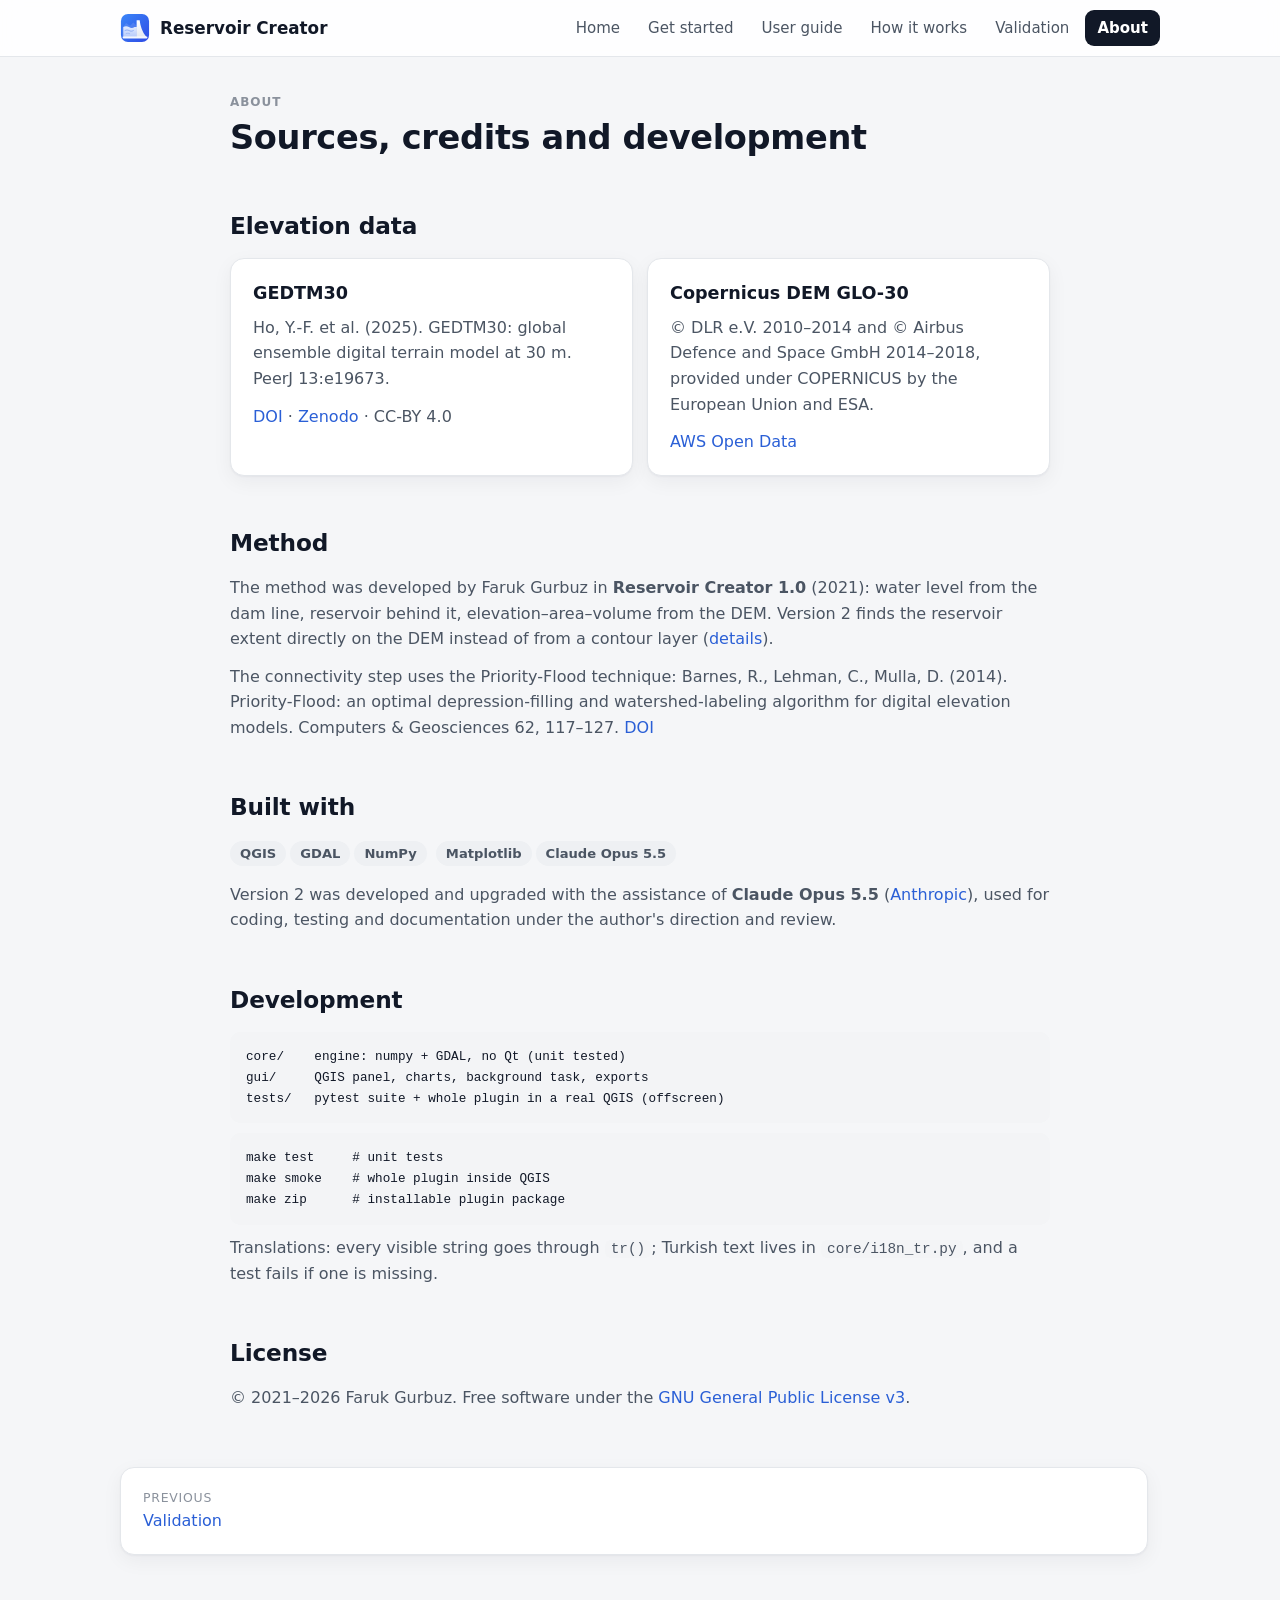
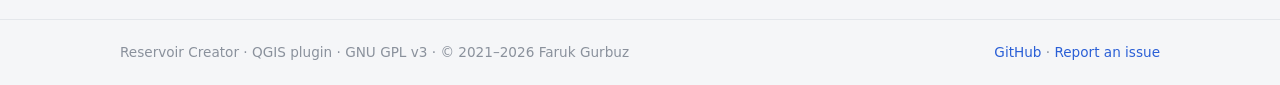
==== docs/about.html @ 97a5f7b3 "Add GitHub Pages documentation site; shorten README - docs/: six static pages (home, get started, us" ====
<!doctype html>
<html lang="en">
<head>
<meta charset="utf-8">
<meta name="viewport" content="width=device-width, initial-scale=1">
<title>About · Reservoir Creator</title>
<meta name="description" content="Data sources, credits and development of Reservoir Creator.">
<link rel="icon" href="assets/logo.svg" type="image/svg+xml">
<link rel="stylesheet" href="assets/style.css">
</head>
<body>
<header class="topbar"><div class="inner">
  <a class="brand" href="index.html"><img src="assets/logo.svg" alt="">Reservoir Creator</a>
  <nav class="nav"><a href="index.html">Home</a><a href="getting-started.html">Get started</a><a href="guide.html">User guide</a><a href="how-it-works.html">How it works</a><a href="validation.html">Validation</a><a href="about.html" class="active">About</a></nav>
</div></header>
<main>
<div class="narrow">
<div class="eyebrow">About</div>
<h1>Sources, credits and development</h1>

<h2>Elevation data</h2>
<div class="grid g2">
  <div class="card"><h3>GEDTM30</h3><p>Ho, Y.-F. et al. (2025). GEDTM30: global ensemble digital terrain model
    at 30 m. PeerJ 13:e19673.</p>
    <p><a href="https://doi.org/10.7717/peerj.19673">DOI</a> ·
    <a href="https://zenodo.org/records/18887460">Zenodo</a> · CC-BY 4.0</p></div>
  <div class="card"><h3>Copernicus DEM GLO-30</h3><p>© DLR e.V. 2010–2014 and © Airbus Defence and Space GmbH
    2014–2018, provided under COPERNICUS by the European Union and ESA.</p>
    <p><a href="https://registry.opendata.aws/copernicus-dem/">AWS Open Data</a></p></div>
</div>

<h2>Method</h2>
<p>The method was developed by Faruk Gurbuz in <b>Reservoir Creator 1.0</b> (2021): water level from
the dam line, reservoir behind it, elevation–area–volume from the DEM. Version 2 finds the reservoir
extent directly on the DEM instead of from a contour layer (<a href="how-it-works.html#origin">details</a>).</p>
<p>The connectivity step uses the Priority-Flood technique: Barnes, R., Lehman, C., Mulla, D. (2014).
Priority-Flood: an optimal depression-filling and watershed-labeling algorithm for digital elevation
models. Computers &amp; Geosciences 62, 117–127.
<a href="https://doi.org/10.1016/j.cageo.2013.04.024">DOI</a></p>

<h2>Built with</h2>
<p><span class="chip">QGIS</span><span class="chip">GDAL</span><span class="chip">NumPy</span>
<span class="chip">Matplotlib</span><span class="chip">Claude Opus 5.5</span></p>
<p>Version 2 was developed and upgraded with the assistance of <b>Claude Opus 5.5</b>
(<a href="https://www.anthropic.com/claude">Anthropic</a>), used for coding, testing and documentation
under the author's direction and review.</p>

<h2>Development</h2>
<pre><code>core/    engine: numpy + GDAL, no Qt (unit tested)
gui/     QGIS panel, charts, background task, exports
tests/   pytest suite + whole plugin in a real QGIS (offscreen)</code></pre>
<pre style="margin-top:10px"><code>make test     # unit tests
make smoke    # whole plugin inside QGIS
make zip      # installable plugin package</code></pre>
<p style="margin-top:10px">Translations: every visible string goes through <code>tr()</code>; Turkish text lives in
<code>core/i18n_tr.py</code>, and a test fails if one is missing.</p>

<h2>License</h2>
<p>© 2021–2026 Faruk Gurbuz. Free software under the
<a href="https://github.com/gurbuzf/reservoir_creator/blob/master/LICENSE">GNU General Public License v3</a>.</p>
</div>
<div class="pager"><a class="card prev" href="validation.html"><small>Previous</small>Validation</a><span></span></div>
</main>
<footer><div class="inner">
  <span>Reservoir Creator · QGIS plugin · GNU GPL v3 · © 2021–2026 Faruk Gurbuz</span>
  <span><a href="https://github.com/gurbuzf/reservoir_creator">GitHub</a> · <a href="https://github.com/gurbuzf/reservoir_creator/issues">Report an issue</a></span>
</div></footer>
</body>
</html>
---- docs/assets/style.css ----
/* Reservoir Creator documentation - shared styles (light / dark) */
:root {
  --bg: #f5f6f8; --surface: #ffffff; --track: #eef0f3; --border: #e4e7eb;
  --ink: #111827; --ink2: #4b5563; --muted: #8a919c;
  --accent: #3a84f7; --accent2: #2f4de6; --accent-ink: #2a5fd6;
  --water: #2563eb; --area: #0fa39a; --earth: #b58b63; --warn: #e8a100;
  --code: #f3f4f6; --radius: 14px;
  --shadow: 0 1px 2px rgba(17, 24, 39, .04), 0 6px 20px rgba(17, 24, 39, .05);
}
@media (prefers-color-scheme: dark) {
  :root {
    --bg: #14171c; --surface: #1d2127; --track: #262b33; --border: #313740;
    --ink: #eef0f3; --ink2: #c2c7cf; --muted: #8b93a0;
    --accent: #4a8ff8; --accent2: #4059ee; --accent-ink: #7eb0fb;
    --water: #4f8df7; --area: #22b8ad; --code: #262b33;
    --shadow: 0 1px 2px rgba(0, 0, 0, .3), 0 6px 20px rgba(0, 0, 0, .25);
  }
}
* { box-sizing: border-box; }
html { scroll-behavior: smooth; }
body {
  margin: 0; background: var(--bg); color: var(--ink);
  font: 16px/1.6 "Segoe UI", Inter, system-ui, -apple-system, Roboto, Helvetica, Arial, sans-serif;
}
img { max-width: 100%; height: auto; display: block; }
a { color: var(--accent-ink); text-decoration: none; }
a:hover { text-decoration: underline; }
code { background: var(--code); padding: 1px 6px; border-radius: 6px; font-size: .9em; }
pre { background: var(--code); padding: 14px 16px; border-radius: 10px; overflow-x: auto;
      font-size: .88em; line-height: 1.5; margin: 0; }
pre code { background: none; padding: 0; }

/* top bar */
.topbar { position: sticky; top: 0; z-index: 10; background: color-mix(in srgb, var(--surface) 88%, transparent);
          backdrop-filter: blur(10px); border-bottom: 1px solid var(--border); }
.topbar .inner { max-width: 1080px; margin: 0 auto; padding: 10px 20px; display: flex;
                 align-items: center; gap: 18px; flex-wrap: wrap; }
.brand { display: flex; align-items: center; gap: 10px; font-weight: 700; color: var(--ink);
         font-size: 1.05rem; margin-right: auto; }
.brand:hover { text-decoration: none; }
.brand img { width: 30px; height: 30px; }
.nav { display: flex; gap: 4px; flex-wrap: wrap; }
.nav a { color: var(--ink2); padding: 6px 12px; border-radius: 9px; font-size: .94rem; }
.nav a:hover { background: var(--track); text-decoration: none; color: var(--ink); }
.nav a.active { background: var(--ink); color: var(--surface); font-weight: 600; }
.lang-hint { font-size: .8rem; color: var(--muted); }

/* page */
main { max-width: 1080px; margin: 0 auto; padding: 36px 20px 64px; }
.narrow { max-width: 820px; margin: 0 auto; }
h1 { font-size: 2.1rem; line-height: 1.2; margin: 0 0 10px; letter-spacing: -.01em; }
h2 { font-size: 1.45rem; margin: 48px 0 14px; letter-spacing: -.005em; }
h3 { font-size: 1.1rem; margin: 26px 0 8px; }
p { margin: 0 0 12px; color: var(--ink2); }
.lead { font-size: 1.12rem; color: var(--ink2); max-width: 720px; }
.eyebrow { text-transform: uppercase; letter-spacing: .08em; font-size: .75rem; font-weight: 700;
           color: var(--muted); margin-bottom: 6px; }
ul.clean { padding-left: 1.1rem; margin: 0 0 12px; color: var(--ink2); }
ul.clean li { margin: 3px 0; }

/* buttons */
.btn { display: inline-flex; align-items: center; gap: 8px; padding: 10px 18px; border-radius: 10px;
       font-weight: 600; border: 1px solid var(--border); color: var(--ink); background: var(--surface); }
.btn:hover { text-decoration: none; background: var(--track); }
.btn.primary { color: #fff; border: none; background: linear-gradient(135deg, var(--accent), var(--accent2)); }
.btn.primary:hover { filter: brightness(1.06); background: linear-gradient(135deg, var(--accent), var(--accent2)); }
.actions { display: flex; gap: 10px; flex-wrap: wrap; margin: 18px 0 0; }

/* hero */
.hero { display: grid; grid-template-columns: 1.05fr 1fr; gap: 36px; align-items: center; }
.hero-art { display: grid; grid-template-columns: 34% 1fr; gap: 12px; align-items: end; }
.hero-art img { border-radius: 12px; box-shadow: var(--shadow); border: 1px solid var(--border); }
@media (max-width: 860px) { .hero { grid-template-columns: 1fr; } }

/* cards and grids */
.card { background: var(--surface); border: 1px solid var(--border); border-radius: var(--radius);
        padding: 20px 22px; box-shadow: var(--shadow); }
.grid { display: grid; gap: 14px; }
.g2 { grid-template-columns: repeat(2, 1fr); }
.g3 { grid-template-columns: repeat(3, 1fr); }
@media (max-width: 760px) { .g2, .g3 { grid-template-columns: 1fr; } }
.card h3 { margin-top: 0; }
.card p:last-child { margin-bottom: 0; }
.ico { width: 38px; height: 38px; border-radius: 10px; display: grid; place-items: center;
       background: var(--track); color: var(--ink); font-weight: 700; margin-bottom: 10px; }
.ico.accent { background: linear-gradient(135deg, var(--accent), var(--accent2)); color: #fff; }

/* numbered steps */
.steps { counter-reset: s; display: grid; gap: 12px; }
.step { counter-increment: s; position: relative; padding: 16px 18px 16px 62px; }
.step::before { content: counter(s); position: absolute; left: 18px; top: 16px; width: 30px; height: 30px;
                border-radius: 50%; display: grid; place-items: center; font-weight: 700; font-size: .9rem;
                background: var(--ink); color: var(--surface); }
.step h3 { margin: 2px 0 4px; font-size: 1.02rem; }
.step p { margin: 0; }

/* figures */
figure { margin: 18px 0; }
figure img { border-radius: 12px; border: 1px solid var(--border); background: #fff; }
figcaption { font-size: .88rem; color: var(--muted); margin-top: 8px; text-align: center; }
.shots { display: grid; grid-template-columns: repeat(3, 1fr); gap: 14px; align-items: start; }
.shots figure { margin: 0; }
@media (max-width: 760px) { .shots { grid-template-columns: 1fr; } }
.flow { background: var(--surface); border: 1px solid var(--border); border-radius: var(--radius);
        padding: 18px; box-shadow: var(--shadow); overflow-x: auto; }
.flow svg { display: block; margin: 0 auto; max-width: 100%; height: auto; }

/* callouts, tables, formulas */
.note { border-radius: 12px; padding: 12px 16px; background: var(--track); color: var(--ink2);
        margin: 14px 0; font-size: .96rem; }
.note.warn { background: color-mix(in srgb, var(--warn) 14%, transparent); }
.note b { color: var(--ink); }
.formula { font-family: "Cambria Math", "STIX Two Math", "Times New Roman", serif; font-size: 1.12rem;
           background: var(--surface); border: 1px solid var(--border); border-radius: 12px;
           padding: 12px 16px; margin: 10px 0 14px; color: var(--ink); text-align: center; }
table { width: 100%; border-collapse: collapse; background: var(--surface); border-radius: 12px;
        overflow: hidden; border: 1px solid var(--border); font-size: .95rem; }
th, td { padding: 10px 14px; text-align: left; border-bottom: 1px solid var(--border); }
th { color: var(--muted); font-weight: 600; font-size: .85rem; text-transform: uppercase; letter-spacing: .04em; }
tr:last-child td { border-bottom: none; }
td.num { text-align: right; font-variant-numeric: tabular-nums; }
.stat { font-size: 2rem; font-weight: 700; color: var(--ink); line-height: 1.1; }
.stat small { font-size: .95rem; color: var(--muted); font-weight: 500; }
.chip { display: inline-block; padding: 2px 10px; border-radius: 999px; background: var(--track);
        color: var(--ink2); font-size: .82rem; font-weight: 600; margin: 0 4px 4px 0; }

/* page footer + prev/next */
.pager { display: flex; justify-content: space-between; gap: 12px; margin-top: 56px; flex-wrap: wrap; }
.pager a { flex: 1; min-width: 220px; }
.pager small { display: block; color: var(--muted); font-size: .78rem; text-transform: uppercase; letter-spacing: .06em; }
.pager .next { text-align: right; }
footer { border-top: 1px solid var(--border); color: var(--muted); font-size: .85rem; }
footer .inner { max-width: 1080px; margin: 0 auto; padding: 22px 20px; display: flex; gap: 14px;
                justify-content: space-between; flex-wrap: wrap; }

/* flowchart colours (used inside inline SVG) */
.fc-box { fill: var(--surface); stroke: var(--border); stroke-width: 1.5; }
.fc-user { fill: var(--track); stroke: none; }
.fc-key { fill: url(#fcgrad); stroke: none; }
.fc-dec { fill: var(--surface); stroke: var(--accent); stroke-width: 1.6; }
.fc-t { fill: var(--ink); font: 600 14px "Segoe UI", system-ui, sans-serif; }
.fc-s { fill: var(--muted); font: 12.5px "Segoe UI", system-ui, sans-serif; }
.fc-w { fill: #fff; font: 700 14px "Segoe UI", system-ui, sans-serif; }
.fc-ws { fill: rgba(255, 255, 255, .85); font: 12.5px "Segoe UI", system-ui, sans-serif; }
.fc-arrow { stroke: var(--muted); stroke-width: 1.6; fill: none; }
.fc-lbl { fill: var(--accent-ink); font: 700 12px "Segoe UI", system-ui, sans-serif; }
.fc-head { fill: var(--muted); font: 700 11.5px "Segoe UI", system-ui, sans-serif; letter-spacing: .08em; }

/* small screens: grid columns may shrink below their images' size; wide tables scroll */
.grid > *, .shots > *, .hero > *, .hero-art > * { min-width: 0; }
.g2 { grid-template-columns: repeat(2, minmax(0, 1fr)); }
.g3 { grid-template-columns: repeat(3, minmax(0, 1fr)); }
@media (max-width: 760px) {
  .g2, .g3 { grid-template-columns: minmax(0, 1fr); }
  h1 { font-size: 1.7rem; }
  table { display: block; overflow-x: auto; }
  .formula { font-size: 1rem; overflow-x: auto; }
}
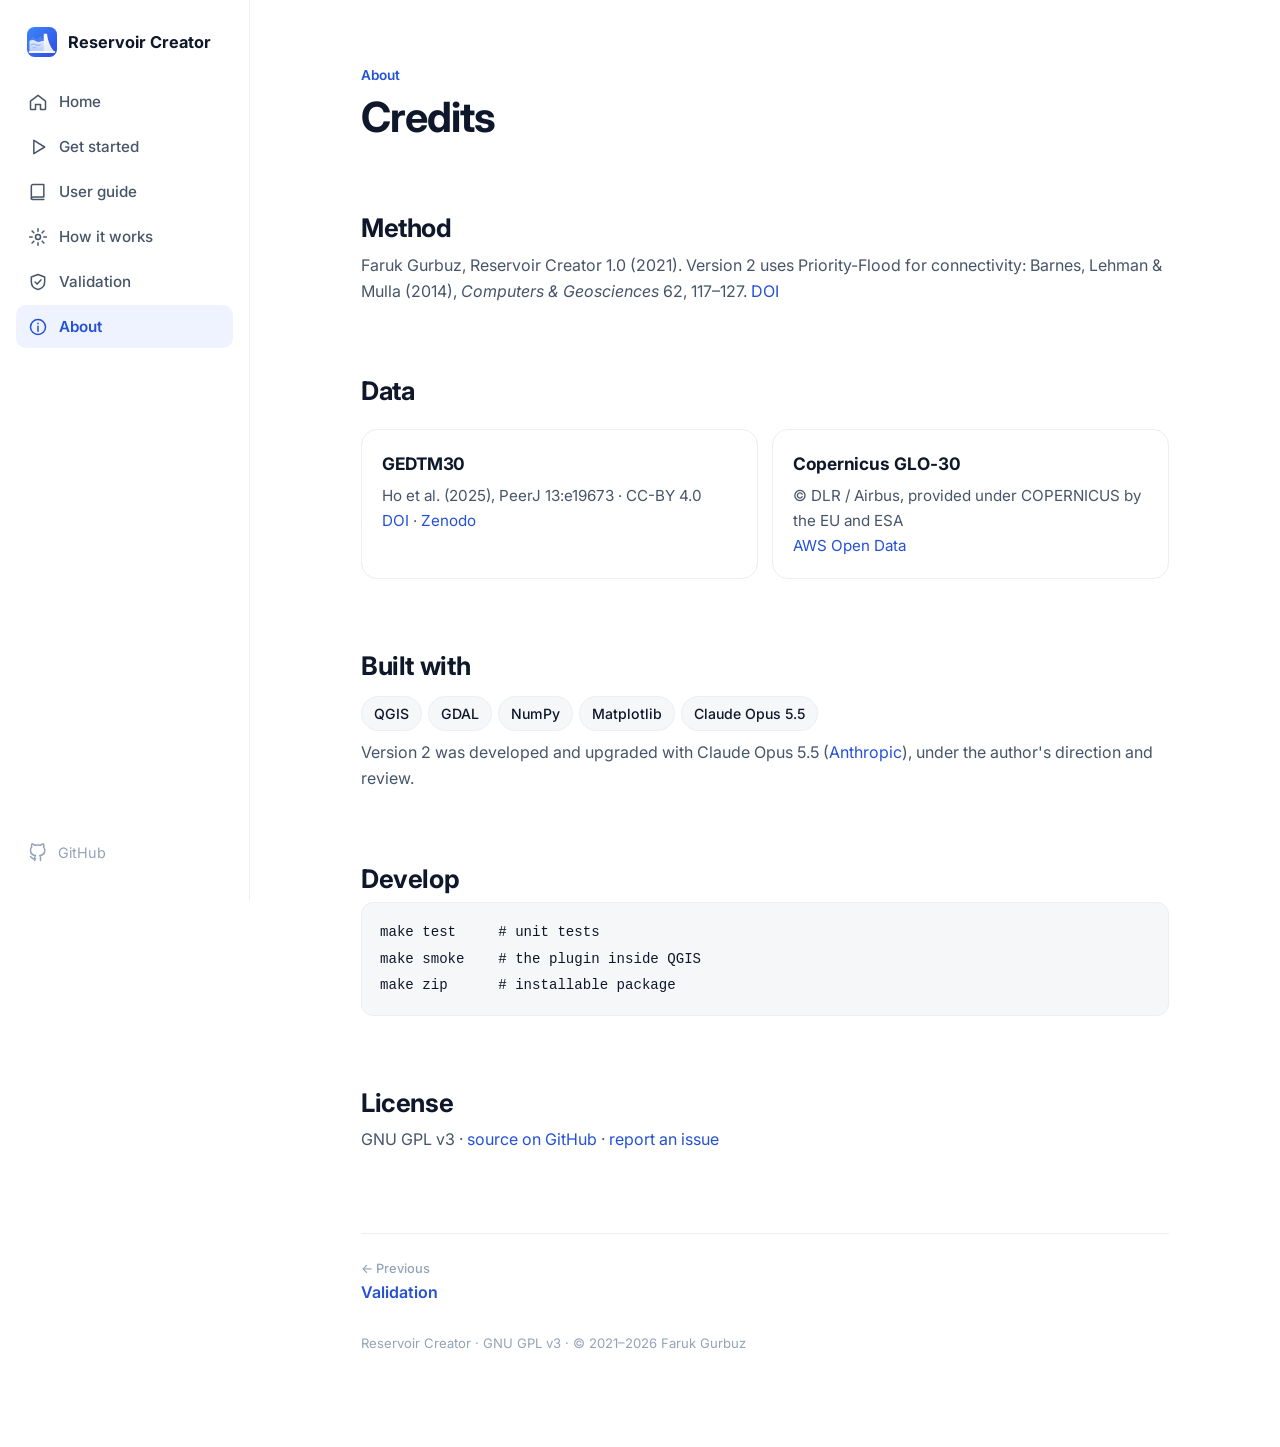
==== commit 0738a16d: "Coherent blue colour roles; docs site redesign; links to the site Plugin - One blue family: gradient" ====
--- a/docs/about.html
+++ b/docs/about.html
@@ -3,67 +3,53 @@
 <head>
 <meta charset="utf-8">
 <meta name="viewport" content="width=device-width, initial-scale=1">
-<title>About · Reservoir Creator</title>
-<meta name="description" content="Data sources, credits and development of Reservoir Creator.">
+<title>Reservoir Creator · About</title>
+<meta name="description" content="Credits, data sources and development.">
 <link rel="icon" href="assets/logo.svg" type="image/svg+xml">
+<link rel="preconnect" href="https://fonts.googleapis.com">
+<link rel="preconnect" href="https://fonts.gstatic.com" crossorigin>
+<link href="https://fonts.googleapis.com/css2?family=Inter:wght@400;500;600;700&display=swap" rel="stylesheet">
 <link rel="stylesheet" href="assets/style.css">
 </head>
 <body>
-<header class="topbar"><div class="inner">
-  <a class="brand" href="index.html"><img src="assets/logo.svg" alt="">Reservoir Creator</a>
-  <nav class="nav"><a href="index.html">Home</a><a href="getting-started.html">Get started</a><a href="guide.html">User guide</a><a href="how-it-works.html">How it works</a><a href="validation.html">Validation</a><a href="about.html" class="active">About</a></nav>
-</div></header>
-<main>
-<div class="narrow">
-<div class="eyebrow">About</div>
-<h1>Sources, credits and development</h1>
+<div class="shell">
+<aside class="side">
+  <a class="brand" href="index.html"><img src="assets/logo.svg" alt=""><span>Reservoir Creator</span></a>
+  <nav class="nav"><a href="index.html"><svg class="i" viewBox="0 0 24 24" aria-hidden="true"><path d="M3 11l9-7 9 7v9a1 1 0 0 1-1 1h-5v-6H9v6H4a1 1 0 0 1-1-1z"/></svg><span>Home</span></a><a href="getting-started.html"><svg class="i" viewBox="0 0 24 24" aria-hidden="true"><path d="M7 4l13 8-13 8z"/></svg><span>Get started</span></a><a href="guide.html"><svg class="i" viewBox="0 0 24 24" aria-hidden="true"><path d="M4 5a2 2 0 0 1 2-2h13v15H6a2 2 0 0 0-2 2z"/><path d="M4 20a2 2 0 0 0 2 1h13"/></svg><span>User guide</span></a><a href="how-it-works.html"><svg class="i" viewBox="0 0 24 24" aria-hidden="true"><circle cx="12" cy="12" r="3"/><path d="M12 2v3M12 19v3M2 12h3M19 12h3M4.9 4.9l2.1 2.1M17 17l2.1 2.1M19.1 4.9L17 7M7 17l-2.1 2.1"/></svg><span>How it works</span></a><a href="validation.html"><svg class="i" viewBox="0 0 24 24" aria-hidden="true"><path d="M12 3l8 3v6c0 5-3.5 8-8 9-4.5-1-8-4-8-9V6z"/><path d="M8.5 12l2.5 2.5 4.5-5"/></svg><span>Validation</span></a><a href="about.html" class="active"><svg class="i" viewBox="0 0 24 24" aria-hidden="true"><circle cx="12" cy="12" r="9"/><path d="M12 11v6M12 7.5v.5"/></svg><span>About</span></a></nav>
+  <div class="foot"><a href="https://github.com/gurbuzf/reservoir_creator"><svg class="i" viewBox="0 0 24 24" aria-hidden="true"><path d="M9 19c-4 1.5-4-2-6-2.5M15 21v-3.5a3 3 0 0 0-.9-2.4c3-.3 6-1.4 6-6.6a5 5 0 0 0-1.4-3.6 4.7 4.7 0 0 0-.1-3.6s-1.1-.3-3.7 1.4a12.7 12.7 0 0 0-6.6 0C5.7 1 4.6 1.3 4.6 1.3a4.7 4.7 0 0 0-.1 3.6A5 5 0 0 0 3 8.5c0 5.2 3 6.3 6 6.6a3 3 0 0 0-.9 2.3V21"/></svg>GitHub</a></div>
+</aside>
+<main class="page">
+<div class="kicker">About</div>
+<h1>Credits</h1>
 
-<h2>Elevation data</h2>
-<div class="grid g2">
-  <div class="card"><h3>GEDTM30</h3><p>Ho, Y.-F. et al. (2025). GEDTM30: global ensemble digital terrain model
-    at 30 m. PeerJ 13:e19673.</p>
-    <p><a href="https://doi.org/10.7717/peerj.19673">DOI</a> ·
-    <a href="https://zenodo.org/records/18887460">Zenodo</a> · CC-BY 4.0</p></div>
-  <div class="card"><h3>Copernicus DEM GLO-30</h3><p>© DLR e.V. 2010–2014 and © Airbus Defence and Space GmbH
-    2014–2018, provided under COPERNICUS by the European Union and ESA.</p>
-    <p><a href="https://registry.opendata.aws/copernicus-dem/">AWS Open Data</a></p></div>
+<h2>Method</h2>
+<p>Faruk Gurbuz, Reservoir Creator 1.0 (2021). Version 2 uses Priority-Flood for connectivity:
+Barnes, Lehman &amp; Mulla (2014), <i>Computers &amp; Geosciences</i> 62, 117–127.
+<a href="https://doi.org/10.1016/j.cageo.2013.04.024">DOI</a></p>
+
+<h2>Data</h2>
+<div class="cards two">
+  <div class="card"><h3>GEDTM30</h3><p>Ho et al. (2025), PeerJ 13:e19673 · CC-BY 4.0<br>
+    <a href="https://doi.org/10.7717/peerj.19673">DOI</a> · <a href="https://zenodo.org/records/18887460">Zenodo</a></p></div>
+  <div class="card"><h3>Copernicus GLO-30</h3><p>© DLR / Airbus, provided under COPERNICUS by the EU and ESA<br>
+    <a href="https://registry.opendata.aws/copernicus-dem/">AWS Open Data</a></p></div>
 </div>
 
-<h2>Method</h2>
-<p>The method was developed by Faruk Gurbuz in <b>Reservoir Creator 1.0</b> (2021): water level from
-the dam line, reservoir behind it, elevation–area–volume from the DEM. Version 2 finds the reservoir
-extent directly on the DEM instead of from a contour layer (<a href="how-it-works.html#origin">details</a>).</p>
-<p>The connectivity step uses the Priority-Flood technique: Barnes, R., Lehman, C., Mulla, D. (2014).
-Priority-Flood: an optimal depression-filling and watershed-labeling algorithm for digital elevation
-models. Computers &amp; Geosciences 62, 117–127.
-<a href="https://doi.org/10.1016/j.cageo.2013.04.024">DOI</a></p>
-
 <h2>Built with</h2>
-<p><span class="chip">QGIS</span><span class="chip">GDAL</span><span class="chip">NumPy</span>
-<span class="chip">Matplotlib</span><span class="chip">Claude Opus 5.5</span></p>
-<p>Version 2 was developed and upgraded with the assistance of <b>Claude Opus 5.5</b>
-(<a href="https://www.anthropic.com/claude">Anthropic</a>), used for coding, testing and documentation
+<div class="chips" style="margin-top:14px"><span>QGIS</span><span>GDAL</span><span>NumPy</span><span>Matplotlib</span><span>Claude Opus 5.5</span></div>
+<p>Version 2 was developed and upgraded with Claude Opus 5.5 (<a href="https://www.anthropic.com/claude">Anthropic</a>),
 under the author's direction and review.</p>
 
-<h2>Development</h2>
-<pre><code>core/    engine: numpy + GDAL, no Qt (unit tested)
-gui/     QGIS panel, charts, background task, exports
-tests/   pytest suite + whole plugin in a real QGIS (offscreen)</code></pre>
-<pre style="margin-top:10px"><code>make test     # unit tests
-make smoke    # whole plugin inside QGIS
-make zip      # installable plugin package</code></pre>
-<p style="margin-top:10px">Translations: every visible string goes through <code>tr()</code>; Turkish text lives in
-<code>core/i18n_tr.py</code>, and a test fails if one is missing.</p>
+<h2>Develop</h2>
+<pre><code>make test     # unit tests
+make smoke    # the plugin inside QGIS
+make zip      # installable package</code></pre>
 
 <h2>License</h2>
-<p>© 2021–2026 Faruk Gurbuz. Free software under the
-<a href="https://github.com/gurbuzf/reservoir_creator/blob/master/LICENSE">GNU General Public License v3</a>.</p>
+<p>GNU GPL v3 · <a href="https://github.com/gurbuzf/reservoir_creator">source on GitHub</a> · <a href="https://github.com/gurbuzf/reservoir_creator/issues">report an issue</a></p>
+<div class="pager"><a href="validation.html"><small>← Previous</small>Validation</a></div>
+<p class="legal">Reservoir Creator · GNU GPL v3 · © 2021–2026 Faruk Gurbuz</p>
+</main>
 </div>
-<div class="pager"><a class="card prev" href="validation.html"><small>Previous</small>Validation</a><span></span></div>
-</main>
-<footer><div class="inner">
-  <span>Reservoir Creator · QGIS plugin · GNU GPL v3 · © 2021–2026 Faruk Gurbuz</span>
-  <span><a href="https://github.com/gurbuzf/reservoir_creator">GitHub</a> · <a href="https://github.com/gurbuzf/reservoir_creator/issues">Report an issue</a></span>
-</div></footer>
 </body>
 </html>
--- a/docs/assets/style.css
+++ b/docs/assets/style.css
@@ -1,158 +1,193 @@
-/* Reservoir Creator documentation - shared styles (light / dark) */
+/* Reservoir Creator docs - clean sidebar layout, light / dark, mobile */
 :root {
-  --bg: #f5f6f8; --surface: #ffffff; --track: #eef0f3; --border: #e4e7eb;
-  --ink: #111827; --ink2: #4b5563; --muted: #8a919c;
-  --accent: #3a84f7; --accent2: #2f4de6; --accent-ink: #2a5fd6;
-  --water: #2563eb; --area: #0fa39a; --earth: #b58b63; --warn: #e8a100;
-  --code: #f3f4f6; --radius: 14px;
-  --shadow: 0 1px 2px rgba(17, 24, 39, .04), 0 6px 20px rgba(17, 24, 39, .05);
+  --bg: #ffffff; --soft: #f6f7f9; --line: #eceef2; --card: #ffffff;
+  --ink: #0f172a; --ink2: #475569; --muted: #94a3b8;
+  --a1: #3a84f7; --a2: #2f4de6; --tint: #eef3ff; --tint-ink: #2451d6;
+  --water: #2563eb; --area: #0fa39a; --earth: #b58b63;
+  --r: 16px;
+  --shadow: 0 1px 2px rgba(15, 23, 42, .04), 0 12px 32px -12px rgba(15, 23, 42, .12);
 }
 @media (prefers-color-scheme: dark) {
   :root {
-    --bg: #14171c; --surface: #1d2127; --track: #262b33; --border: #313740;
-    --ink: #eef0f3; --ink2: #c2c7cf; --muted: #8b93a0;
-    --accent: #4a8ff8; --accent2: #4059ee; --accent-ink: #7eb0fb;
-    --water: #4f8df7; --area: #22b8ad; --code: #262b33;
-    --shadow: 0 1px 2px rgba(0, 0, 0, .3), 0 6px 20px rgba(0, 0, 0, .25);
+    --bg: #0f1216; --soft: #151a20; --line: #232a33; --card: #161b22;
+    --ink: #eef1f5; --ink2: #b4bdc9; --muted: #7c8796;
+    --a1: #4a8ff8; --a2: #4059ee; --tint: #1c2744; --tint-ink: #a9c4ff;
+    --water: #4f8df7; --area: #22b8ad;
+    --shadow: 0 1px 2px rgba(0, 0, 0, .4), 0 12px 32px -12px rgba(0, 0, 0, .6);
   }
 }
 * { box-sizing: border-box; }
 html { scroll-behavior: smooth; }
-body {
-  margin: 0; background: var(--bg); color: var(--ink);
-  font: 16px/1.6 "Segoe UI", Inter, system-ui, -apple-system, Roboto, Helvetica, Arial, sans-serif;
+body { margin: 0; background: var(--bg); color: var(--ink);
+       font: 16px/1.65 Inter, "Segoe UI", system-ui, -apple-system, Roboto, Arial, sans-serif;
+       -webkit-font-smoothing: antialiased; }
+img { max-width: 100%; height: auto; display: block; }
+a { color: var(--tint-ink); text-decoration: none; }
+a:hover { text-decoration: underline; }
+code { font: .88em ui-monospace, "Cascadia Code", Consolas, monospace; background: var(--soft);
+       border: 1px solid var(--line); padding: 1px 6px; border-radius: 6px; }
+pre { margin: 0; padding: 16px 18px; background: var(--soft); border: 1px solid var(--line);
+      border-radius: 12px; overflow-x: auto; }
+pre code { background: none; border: 0; padding: 0; }
+svg.i { width: 20px; height: 20px; fill: none; stroke: currentColor; stroke-width: 1.8;
+        stroke-linecap: round; stroke-linejoin: round; flex: none; }
+
+/* ------------------------------------------------ shell: sidebar + page */
+.shell { display: grid; grid-template-columns: 250px minmax(0, 1fr); min-height: 100vh; }
+.side { position: sticky; top: 0; height: 100vh; padding: 26px 16px; border-right: 1px solid var(--line);
+        display: flex; flex-direction: column; gap: 22px; background: var(--bg); }
+.brand { display: flex; align-items: center; gap: 10px; color: var(--ink); font-weight: 700;
+         font-size: 1.02rem; padding: 0 10px; }
+.brand:hover { text-decoration: none; }
+.brand img { width: 32px; height: 32px; }
+.nav { display: flex; flex-direction: column; gap: 2px; }
+.nav a { display: flex; align-items: center; gap: 11px; padding: 9px 12px; border-radius: 10px;
+         color: var(--ink2); font-size: .95rem; font-weight: 500; }
+.nav a:hover { background: var(--soft); color: var(--ink); text-decoration: none; }
+.nav a.active { background: var(--tint); color: var(--tint-ink); font-weight: 600; }
+.side .foot { margin-top: auto; }
+.side .foot a { display: flex; align-items: center; gap: 10px; padding: 9px 12px; color: var(--muted);
+                font-size: .9rem; border-radius: 10px; }
+.side .foot a:hover { background: var(--soft); color: var(--ink); text-decoration: none; }
+.page { padding: 64px 56px 80px; max-width: 920px; width: 100%; margin: 0 auto; }
+@media (max-width: 900px) {
+  .shell { grid-template-columns: minmax(0, 1fr); }
+  .side { position: sticky; z-index: 5; height: auto; flex-direction: row; align-items: center;
+          padding: 10px 12px; border-right: 0; border-bottom: 1px solid var(--line); gap: 8px; }
+  .brand span, .side .foot { display: none; }
+  .nav { flex-direction: row; overflow-x: auto; scrollbar-width: none; }
+  .nav a { white-space: nowrap; padding: 7px 10px; }
+  .nav a svg { display: none; }
+  .page { padding: 36px 18px 60px; }
 }
-img { max-width: 100%; height: auto; display: block; }
-a { color: var(--accent-ink); text-decoration: none; }
-a:hover { text-decoration: underline; }
-code { background: var(--code); padding: 1px 6px; border-radius: 6px; font-size: .9em; }
-pre { background: var(--code); padding: 14px 16px; border-radius: 10px; overflow-x: auto;
-      font-size: .88em; line-height: 1.5; margin: 0; }
-pre code { background: none; padding: 0; }
 
-/* top bar */
-.topbar { position: sticky; top: 0; z-index: 10; background: color-mix(in srgb, var(--surface) 88%, transparent);
-          backdrop-filter: blur(10px); border-bottom: 1px solid var(--border); }
-.topbar .inner { max-width: 1080px; margin: 0 auto; padding: 10px 20px; display: flex;
-                 align-items: center; gap: 18px; flex-wrap: wrap; }
-.brand { display: flex; align-items: center; gap: 10px; font-weight: 700; color: var(--ink);
-         font-size: 1.05rem; margin-right: auto; }
-.brand:hover { text-decoration: none; }
-.brand img { width: 30px; height: 30px; }
-.nav { display: flex; gap: 4px; flex-wrap: wrap; }
-.nav a { color: var(--ink2); padding: 6px 12px; border-radius: 9px; font-size: .94rem; }
-.nav a:hover { background: var(--track); text-decoration: none; color: var(--ink); }
-.nav a.active { background: var(--ink); color: var(--surface); font-weight: 600; }
-.lang-hint { font-size: .8rem; color: var(--muted); }
+/* ------------------------------------------------------------ type */
+.kicker { color: var(--tint-ink); font-weight: 600; font-size: .85rem; margin-bottom: 8px; }
+h1 { font-size: 2.6rem; line-height: 1.12; letter-spacing: -.025em; margin: 0 0 14px; }
+h2 { font-size: 1.6rem; line-height: 1.2; letter-spacing: -.015em; margin: 72px 0 8px; }
+h3 { font-size: 1.08rem; margin: 0 0 4px; letter-spacing: -.005em; }
+p { margin: 0 0 12px; color: var(--ink2); }
+.sub { font-size: 1.15rem; color: var(--ink2); max-width: 620px; margin-bottom: 28px; }
+.muted { color: var(--muted); }
+@media (max-width: 900px) { h1 { font-size: 2rem; } h2 { margin-top: 52px; } }
 
-/* page */
-main { max-width: 1080px; margin: 0 auto; padding: 36px 20px 64px; }
-.narrow { max-width: 820px; margin: 0 auto; }
-h1 { font-size: 2.1rem; line-height: 1.2; margin: 0 0 10px; letter-spacing: -.01em; }
-h2 { font-size: 1.45rem; margin: 48px 0 14px; letter-spacing: -.005em; }
-h3 { font-size: 1.1rem; margin: 26px 0 8px; }
-p { margin: 0 0 12px; color: var(--ink2); }
-.lead { font-size: 1.12rem; color: var(--ink2); max-width: 720px; }
-.eyebrow { text-transform: uppercase; letter-spacing: .08em; font-size: .75rem; font-weight: 700;
-           color: var(--muted); margin-bottom: 6px; }
-ul.clean { padding-left: 1.1rem; margin: 0 0 12px; color: var(--ink2); }
-ul.clean li { margin: 3px 0; }
+/* ---------------------------------------------------------- buttons */
+.btns { display: flex; gap: 10px; flex-wrap: wrap; }
+.btn { display: inline-flex; align-items: center; gap: 8px; height: 44px; padding: 0 20px;
+       border-radius: 12px; font-weight: 600; font-size: .95rem; color: var(--ink);
+       border: 1px solid var(--line); background: var(--card); }
+.btn:hover { text-decoration: none; background: var(--soft); }
+.btn.primary { color: #fff; border: 0; background: linear-gradient(135deg, var(--a1), var(--a2));
+               box-shadow: 0 8px 20px -8px rgba(47, 77, 230, .6); }
+.btn.primary:hover { filter: brightness(1.07); }
 
-/* buttons */
-.btn { display: inline-flex; align-items: center; gap: 8px; padding: 10px 18px; border-radius: 10px;
-       font-weight: 600; border: 1px solid var(--border); color: var(--ink); background: var(--surface); }
-.btn:hover { text-decoration: none; background: var(--track); }
-.btn.primary { color: #fff; border: none; background: linear-gradient(135deg, var(--accent), var(--accent2)); }
-.btn.primary:hover { filter: brightness(1.06); background: linear-gradient(135deg, var(--accent), var(--accent2)); }
-.actions { display: flex; gap: 10px; flex-wrap: wrap; margin: 18px 0 0; }
+/* ------------------------------------------------------------ home */
+.hero { text-align: center; padding-top: 12px; }
+.hero .logo { width: 72px; height: 72px; margin: 0 auto 22px; }
+.hero .sub { margin: 0 auto 28px; }
+.hero .btns { justify-content: center; }
+.showcase { position: relative; margin: 56px 0 0; padding-left: 18%; }
+.showcase .map { border-radius: 20px; box-shadow: var(--shadow); }
+.showcase .float { position: absolute; left: 0; bottom: -28px; width: 42%; border-radius: 16px;
+                   box-shadow: 0 24px 48px -16px rgba(15, 23, 42, .35); border: 1px solid var(--line); }
+@media (max-width: 700px) { .showcase { padding-left: 0; } .showcase .float { position: static; width: 100%; margin-top: 14px; } }
 
-/* hero */
-.hero { display: grid; grid-template-columns: 1.05fr 1fr; gap: 36px; align-items: center; }
-.hero-art { display: grid; grid-template-columns: 34% 1fr; gap: 12px; align-items: end; }
-.hero-art img { border-radius: 12px; box-shadow: var(--shadow); border: 1px solid var(--border); }
-@media (max-width: 860px) { .hero { grid-template-columns: 1fr; } }
+.flow3 { display: grid; grid-template-columns: repeat(3, minmax(0, 1fr)); gap: 24px; position: relative;
+         margin-top: 28px; }
+.flow3::before { content: ""; position: absolute; top: 26px; left: 16%; right: 16%; height: 2px;
+                 background: linear-gradient(90deg, var(--line), var(--a1), var(--line)); }
+.flow3 > div { text-align: center; position: relative; }
+.bubble { width: 54px; height: 54px; border-radius: 50%; margin: 0 auto 14px; display: grid; place-items: center;
+          background: var(--card); border: 1px solid var(--line); color: var(--tint-ink); box-shadow: var(--shadow); }
+.bubble.on { background: linear-gradient(135deg, var(--a1), var(--a2)); color: #fff; border: 0; }
+.bubble svg.i { width: 24px; height: 24px; }
+@media (max-width: 700px) { .flow3 { grid-template-columns: minmax(0, 1fr); } .flow3::before { display: none; } }
 
-/* cards and grids */
-.card { background: var(--surface); border: 1px solid var(--border); border-radius: var(--radius);
-        padding: 20px 22px; box-shadow: var(--shadow); }
-.grid { display: grid; gap: 14px; }
-.g2 { grid-template-columns: repeat(2, 1fr); }
-.g3 { grid-template-columns: repeat(3, 1fr); }
-@media (max-width: 760px) { .g2, .g3 { grid-template-columns: 1fr; } }
-.card h3 { margin-top: 0; }
-.card p:last-child { margin-bottom: 0; }
-.ico { width: 38px; height: 38px; border-radius: 10px; display: grid; place-items: center;
-       background: var(--track); color: var(--ink); font-weight: 700; margin-bottom: 10px; }
-.ico.accent { background: linear-gradient(135deg, var(--accent), var(--accent2)); color: #fff; }
+.tiles { display: grid; grid-template-columns: repeat(2, minmax(0, 1fr)); gap: 14px; margin-top: 24px; }
+.tile { display: flex; gap: 14px; padding: 20px; border: 1px solid var(--line); border-radius: var(--r);
+        background: var(--card); }
+.tile .ic { width: 40px; height: 40px; border-radius: 11px; display: grid; place-items: center;
+            background: var(--tint); color: var(--tint-ink); flex: none; }
+.tile p { margin: 0; font-size: .95rem; }
+@media (max-width: 700px) { .tiles { grid-template-columns: minmax(0, 1fr); } }
 
-/* numbered steps */
-.steps { counter-reset: s; display: grid; gap: 12px; }
-.step { counter-increment: s; position: relative; padding: 16px 18px 16px 62px; }
-.step::before { content: counter(s); position: absolute; left: 18px; top: 16px; width: 30px; height: 30px;
-                border-radius: 50%; display: grid; place-items: center; font-weight: 700; font-size: .9rem;
-                background: var(--ink); color: var(--surface); }
-.step h3 { margin: 2px 0 4px; font-size: 1.02rem; }
-.step p { margin: 0; }
+.stats { display: grid; grid-template-columns: repeat(3, minmax(0, 1fr)); gap: 14px; margin-top: 24px; }
+.stat { padding: 22px; border-radius: var(--r); background: var(--soft); }
+.stat b { display: block; font-size: 2rem; letter-spacing: -.02em; line-height: 1.1; color: var(--ink); }
+.stat span { font-size: .9rem; color: var(--muted); }
+@media (max-width: 700px) { .stats { grid-template-columns: minmax(0, 1fr); } }
 
-/* figures */
-figure { margin: 18px 0; }
-figure img { border-radius: 12px; border: 1px solid var(--border); background: #fff; }
-figcaption { font-size: .88rem; color: var(--muted); margin-top: 8px; text-align: center; }
-.shots { display: grid; grid-template-columns: repeat(3, 1fr); gap: 14px; align-items: start; }
-.shots figure { margin: 0; }
-@media (max-width: 760px) { .shots { grid-template-columns: 1fr; } }
-.flow { background: var(--surface); border: 1px solid var(--border); border-radius: var(--radius);
-        padding: 18px; box-shadow: var(--shadow); overflow-x: auto; }
-.flow svg { display: block; margin: 0 auto; max-width: 100%; height: auto; }
+/* ---------------------------------------------------------- content */
+.row { display: grid; grid-template-columns: minmax(0, 1fr) minmax(0, 1.15fr); gap: 36px; align-items: center;
+       margin-top: 26px; }
+.row.flip > :first-child { order: 2; }
+.list { list-style: none; padding: 0; margin: 10px 0 0; }
+.list li { position: relative; padding-left: 18px; margin: 8px 0; color: var(--ink2); }
+.list li::before { content: ""; position: absolute; left: 0; top: 10px; width: 6px; height: 6px;
+                   border-radius: 50%; background: var(--a1); }
+.frame { border-radius: 16px; border: 1px solid var(--line); box-shadow: var(--shadow); overflow: hidden;
+         background: #fff; }
+@media (max-width: 800px) { .row { grid-template-columns: minmax(0, 1fr); gap: 16px; } .row.flip > :first-child { order: 0; } }
 
-/* callouts, tables, formulas */
-.note { border-radius: 12px; padding: 12px 16px; background: var(--track); color: var(--ink2);
-        margin: 14px 0; font-size: .96rem; }
-.note.warn { background: color-mix(in srgb, var(--warn) 14%, transparent); }
-.note b { color: var(--ink); }
-.formula { font-family: "Cambria Math", "STIX Two Math", "Times New Roman", serif; font-size: 1.12rem;
-           background: var(--surface); border: 1px solid var(--border); border-radius: 12px;
-           padding: 12px 16px; margin: 10px 0 14px; color: var(--ink); text-align: center; }
-table { width: 100%; border-collapse: collapse; background: var(--surface); border-radius: 12px;
-        overflow: hidden; border: 1px solid var(--border); font-size: .95rem; }
-th, td { padding: 10px 14px; text-align: left; border-bottom: 1px solid var(--border); }
-th { color: var(--muted); font-weight: 600; font-size: .85rem; text-transform: uppercase; letter-spacing: .04em; }
-tr:last-child td { border-bottom: none; }
-td.num { text-align: right; font-variant-numeric: tabular-nums; }
-.stat { font-size: 2rem; font-weight: 700; color: var(--ink); line-height: 1.1; }
-.stat small { font-size: .95rem; color: var(--muted); font-weight: 500; }
-.chip { display: inline-block; padding: 2px 10px; border-radius: 999px; background: var(--track);
-        color: var(--ink2); font-size: .82rem; font-weight: 600; margin: 0 4px 4px 0; }
+.cards { display: grid; grid-template-columns: repeat(3, minmax(0, 1fr)); gap: 14px; margin-top: 22px; }
+.cards.two { grid-template-columns: repeat(2, minmax(0, 1fr)); }
+.card { padding: 20px; border: 1px solid var(--line); border-radius: var(--r); background: var(--card); }
+.card .ic { width: 36px; height: 36px; border-radius: 10px; display: grid; place-items: center;
+            background: var(--tint); color: var(--tint-ink); margin-bottom: 12px; }
+.card p { margin: 0; font-size: .95rem; }
+@media (max-width: 800px) { .cards, .cards.two { grid-template-columns: minmax(0, 1fr); } }
 
-/* page footer + prev/next */
-.pager { display: flex; justify-content: space-between; gap: 12px; margin-top: 56px; flex-wrap: wrap; }
-.pager a { flex: 1; min-width: 220px; }
-.pager small { display: block; color: var(--muted); font-size: .78rem; text-transform: uppercase; letter-spacing: .06em; }
-.pager .next { text-align: right; }
-footer { border-top: 1px solid var(--border); color: var(--muted); font-size: .85rem; }
-footer .inner { max-width: 1080px; margin: 0 auto; padding: 22px 20px; display: flex; gap: 14px;
-                justify-content: space-between; flex-wrap: wrap; }
+.steps { counter-reset: n; margin-top: 22px; }
+.steps > div { counter-increment: n; position: relative; padding: 0 0 26px 56px; }
+.steps > div::before { content: counter(n); position: absolute; left: 0; top: -2px; width: 34px; height: 34px;
+                       border-radius: 50%; display: grid; place-items: center; font-weight: 700; font-size: .9rem;
+                       background: var(--tint); color: var(--tint-ink); }
+.steps > div::after { content: ""; position: absolute; left: 16px; top: 38px; bottom: 4px; width: 2px;
+                      background: var(--line); }
+.steps > div:last-child::after { display: none; }
+.steps p { margin: 0; }
 
-/* flowchart colours (used inside inline SVG) */
-.fc-box { fill: var(--surface); stroke: var(--border); stroke-width: 1.5; }
-.fc-user { fill: var(--track); stroke: none; }
-.fc-key { fill: url(#fcgrad); stroke: none; }
-.fc-dec { fill: var(--surface); stroke: var(--accent); stroke-width: 1.6; }
-.fc-t { fill: var(--ink); font: 600 14px "Segoe UI", system-ui, sans-serif; }
-.fc-s { fill: var(--muted); font: 12.5px "Segoe UI", system-ui, sans-serif; }
-.fc-w { fill: #fff; font: 700 14px "Segoe UI", system-ui, sans-serif; }
-.fc-ws { fill: rgba(255, 255, 255, .85); font: 12.5px "Segoe UI", system-ui, sans-serif; }
-.fc-arrow { stroke: var(--muted); stroke-width: 1.6; fill: none; }
-.fc-lbl { fill: var(--accent-ink); font: 700 12px "Segoe UI", system-ui, sans-serif; }
-.fc-head { fill: var(--muted); font: 700 11.5px "Segoe UI", system-ui, sans-serif; letter-spacing: .08em; }
+.formula { font-family: "Cambria Math", "STIX Two Math", Georgia, serif; font-size: 1.1rem; color: var(--ink);
+           background: var(--soft); border-radius: 10px; padding: 10px 14px; margin-top: 12px; text-align: center;
+           overflow-x: auto; }
+.note { display: flex; gap: 12px; padding: 14px 16px; border-radius: 12px; background: var(--tint);
+        color: var(--ink2); margin-top: 22px; font-size: .95rem; }
+.note svg.i { color: var(--tint-ink); margin-top: 2px; }
 
-/* small screens: grid columns may shrink below their images' size; wide tables scroll */
-.grid > *, .shots > *, .hero > *, .hero-art > * { min-width: 0; }
-.g2 { grid-template-columns: repeat(2, minmax(0, 1fr)); }
-.g3 { grid-template-columns: repeat(3, minmax(0, 1fr)); }
-@media (max-width: 760px) {
-  .g2, .g3 { grid-template-columns: minmax(0, 1fr); }
-  h1 { font-size: 1.7rem; }
-  table { display: block; overflow-x: auto; }
-  .formula { font-size: 1rem; overflow-x: auto; }
-}
+table { width: 100%; border-collapse: collapse; margin-top: 18px; font-size: .95rem; }
+th, td { padding: 12px 10px; text-align: left; border-bottom: 1px solid var(--line); }
+th { color: var(--muted); font-weight: 600; font-size: .82rem; }
+td.n, th.n { text-align: right; font-variant-numeric: tabular-nums; }
+.good { color: #16a34a; font-weight: 600; }
+@media (max-width: 700px) { table { display: block; overflow-x: auto; } }
+
+figure { margin: 22px 0 0; }
+figcaption { color: var(--muted); font-size: .88rem; margin-top: 10px; text-align: center; }
+.pair { display: grid; grid-template-columns: repeat(2, minmax(0, 1fr)); gap: 14px; }
+@media (max-width: 700px) { .pair { grid-template-columns: minmax(0, 1fr); } }
+.chips span { display: inline-block; padding: 5px 12px; margin: 0 6px 8px 0; border-radius: 999px;
+              background: var(--soft); border: 1px solid var(--line); font-size: .88rem; font-weight: 500; }
+
+/* ------------------------------------------------------- flowchart */
+.chart { margin-top: 24px; padding: 28px 12px; border: 1px solid var(--line); border-radius: 20px;
+         background: var(--soft); overflow-x: auto; }
+.chart svg { display: block; margin: 0 auto; max-width: 100%; height: auto; }
+.fc-u { fill: var(--tint); }
+.fc-b { fill: var(--card); stroke: var(--line); stroke-width: 1.5; }
+.fc-k { fill: url(#g); }
+.fc-d { fill: var(--card); stroke: var(--a1); stroke-width: 1.6; }
+.fc-t { fill: var(--ink); font: 600 14px Inter, "Segoe UI", sans-serif; }
+.fc-tu { fill: var(--tint-ink); font: 600 14px Inter, "Segoe UI", sans-serif; }
+.fc-s { fill: var(--muted); font: 12px Inter, "Segoe UI", sans-serif; }
+.fc-w { fill: #fff; font: 700 14px Inter, "Segoe UI", sans-serif; }
+.fc-a { stroke: var(--muted); stroke-width: 1.6; fill: none; }
+.fc-l { fill: var(--tint-ink); font: 700 12px Inter, "Segoe UI", sans-serif; }
+.fc-h { fill: var(--muted); font: 600 11px Inter, "Segoe UI", sans-serif; letter-spacing: .12em; }
+
+/* ------------------------------------------------------------ pager */
+.pager { display: flex; justify-content: space-between; gap: 12px; margin-top: 80px; padding-top: 24px;
+         border-top: 1px solid var(--line); }
+.pager a { display: flex; flex-direction: column; font-weight: 600; }
+.pager a small { color: var(--muted); font-weight: 500; font-size: .8rem; }
+.pager .next { text-align: right; margin-left: auto; }
+.legal { margin-top: 28px; color: var(--muted); font-size: .82rem; }
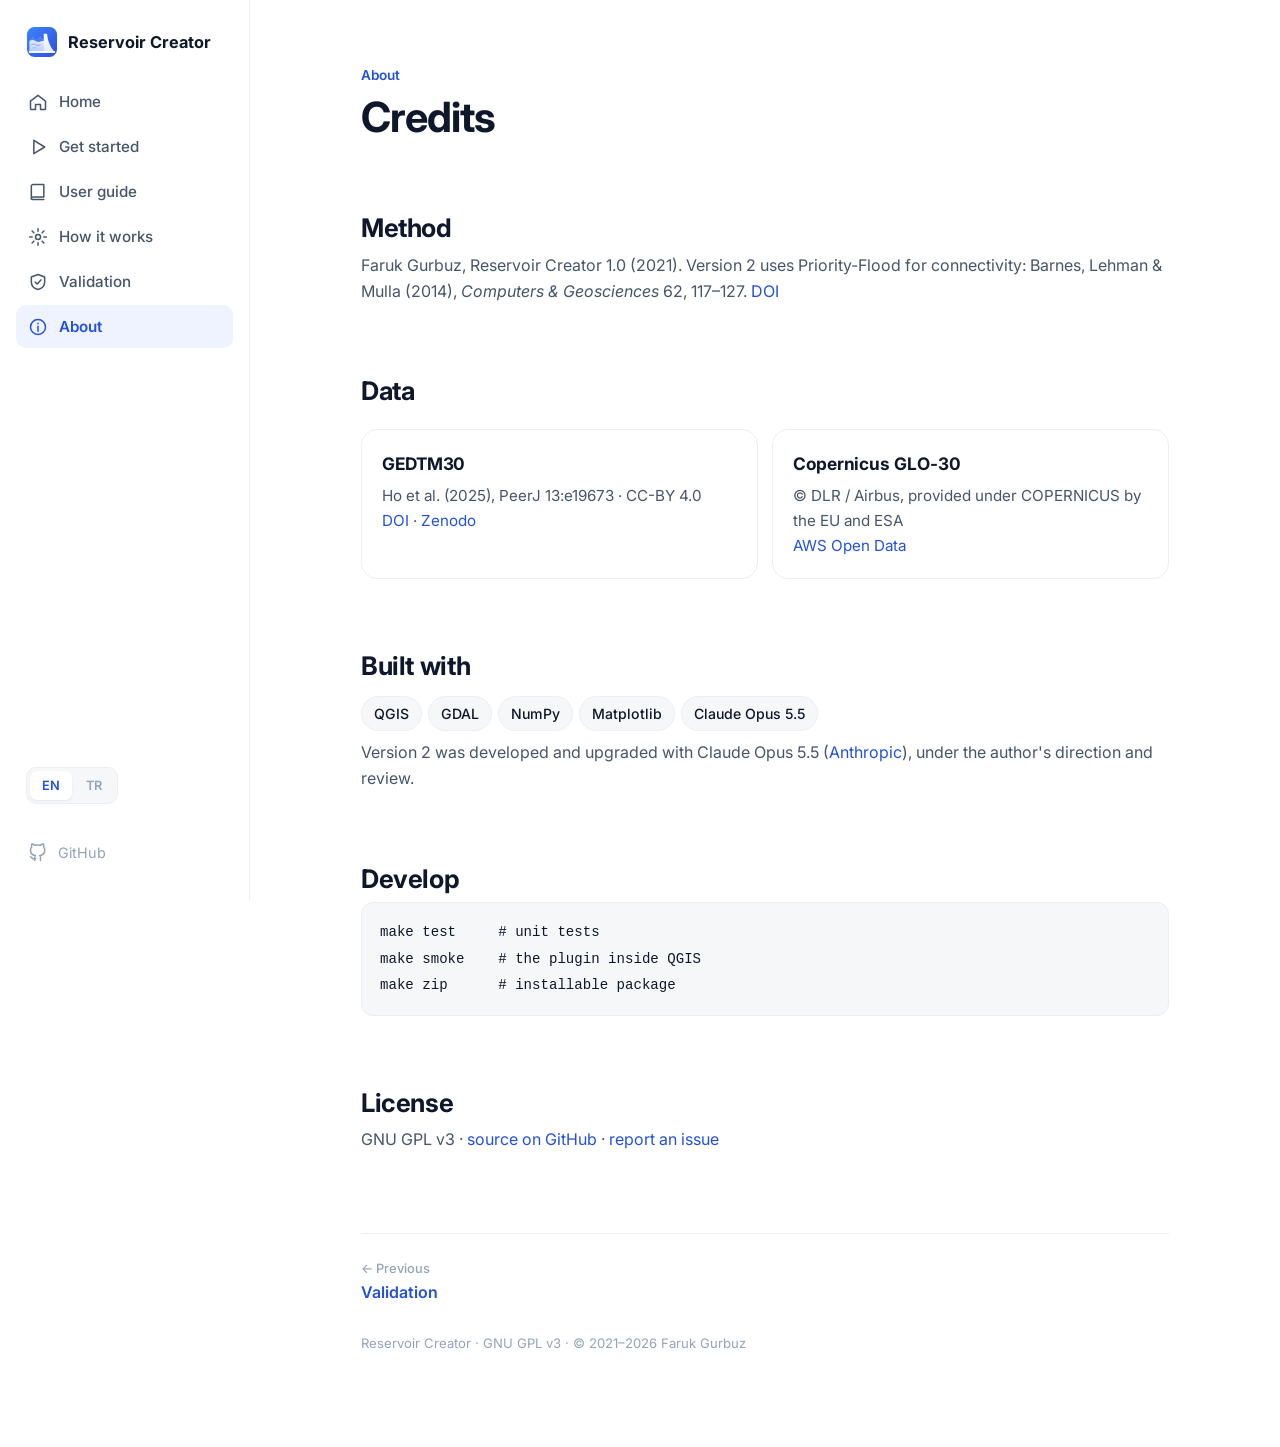
==== commit 736cafaa: "Bilingual documentation (English default, Turkish in docs/tr/) - Six Turkish pages mirroring the Eng" ====
--- a/docs/about.html
+++ b/docs/about.html
@@ -5,6 +5,8 @@
 <meta name="viewport" content="width=device-width, initial-scale=1">
 <title>Reservoir Creator · About</title>
 <meta name="description" content="Credits, data sources and development.">
+<link rel="alternate" hreflang="en" href="about.html">
+<link rel="alternate" hreflang="tr" href="tr/about.html">
 <link rel="icon" href="assets/logo.svg" type="image/svg+xml">
 <link rel="preconnect" href="https://fonts.googleapis.com">
 <link rel="preconnect" href="https://fonts.gstatic.com" crossorigin>
@@ -16,6 +18,7 @@
 <aside class="side">
   <a class="brand" href="index.html"><img src="assets/logo.svg" alt=""><span>Reservoir Creator</span></a>
   <nav class="nav"><a href="index.html"><svg class="i" viewBox="0 0 24 24" aria-hidden="true"><path d="M3 11l9-7 9 7v9a1 1 0 0 1-1 1h-5v-6H9v6H4a1 1 0 0 1-1-1z"/></svg><span>Home</span></a><a href="getting-started.html"><svg class="i" viewBox="0 0 24 24" aria-hidden="true"><path d="M7 4l13 8-13 8z"/></svg><span>Get started</span></a><a href="guide.html"><svg class="i" viewBox="0 0 24 24" aria-hidden="true"><path d="M4 5a2 2 0 0 1 2-2h13v15H6a2 2 0 0 0-2 2z"/><path d="M4 20a2 2 0 0 0 2 1h13"/></svg><span>User guide</span></a><a href="how-it-works.html"><svg class="i" viewBox="0 0 24 24" aria-hidden="true"><circle cx="12" cy="12" r="3"/><path d="M12 2v3M12 19v3M2 12h3M19 12h3M4.9 4.9l2.1 2.1M17 17l2.1 2.1M19.1 4.9L17 7M7 17l-2.1 2.1"/></svg><span>How it works</span></a><a href="validation.html"><svg class="i" viewBox="0 0 24 24" aria-hidden="true"><path d="M12 3l8 3v6c0 5-3.5 8-8 9-4.5-1-8-4-8-9V6z"/><path d="M8.5 12l2.5 2.5 4.5-5"/></svg><span>Validation</span></a><a href="about.html" class="active"><svg class="i" viewBox="0 0 24 24" aria-hidden="true"><circle cx="12" cy="12" r="9"/><path d="M12 11v6M12 7.5v.5"/></svg><span>About</span></a></nav>
+  <div class="lang"><a href="about.html" hreflang="en" class="on">EN</a><a href="tr/about.html" hreflang="tr">TR</a></div>
   <div class="foot"><a href="https://github.com/gurbuzf/reservoir_creator"><svg class="i" viewBox="0 0 24 24" aria-hidden="true"><path d="M9 19c-4 1.5-4-2-6-2.5M15 21v-3.5a3 3 0 0 0-.9-2.4c3-.3 6-1.4 6-6.6a5 5 0 0 0-1.4-3.6 4.7 4.7 0 0 0-.1-3.6s-1.1-.3-3.7 1.4a12.7 12.7 0 0 0-6.6 0C5.7 1 4.6 1.3 4.6 1.3a4.7 4.7 0 0 0-.1 3.6A5 5 0 0 0 3 8.5c0 5.2 3 6.3 6 6.6a3 3 0 0 0-.9 2.3V21"/></svg>GitHub</a></div>
 </aside>
 <main class="page">
--- a/docs/assets/style.css
+++ b/docs/assets/style.css
@@ -191,3 +191,12 @@
 .pager a small { color: var(--muted); font-weight: 500; font-size: .8rem; }
 .pager .next { text-align: right; margin-left: auto; }
 .legal { margin-top: 28px; color: var(--muted); font-size: .82rem; }
+
+/* language switch */
+.side .lang { margin-top: auto; display: flex; gap: 2px; padding: 3px; margin-left: 10px; width: max-content;
+              background: var(--soft); border: 1px solid var(--line); border-radius: 10px; }
+.side .lang + .foot { margin-top: 6px; }
+.lang a { padding: 4px 12px; border-radius: 7px; font-size: .8rem; font-weight: 600; color: var(--muted); }
+.lang a:hover { color: var(--ink); text-decoration: none; }
+.lang a.on { background: var(--card); color: var(--tint-ink); box-shadow: 0 1px 2px rgba(15, 23, 42, .08); }
+@media (max-width: 900px) { .side .lang { margin: 0 0 0 auto; flex: none; } }
